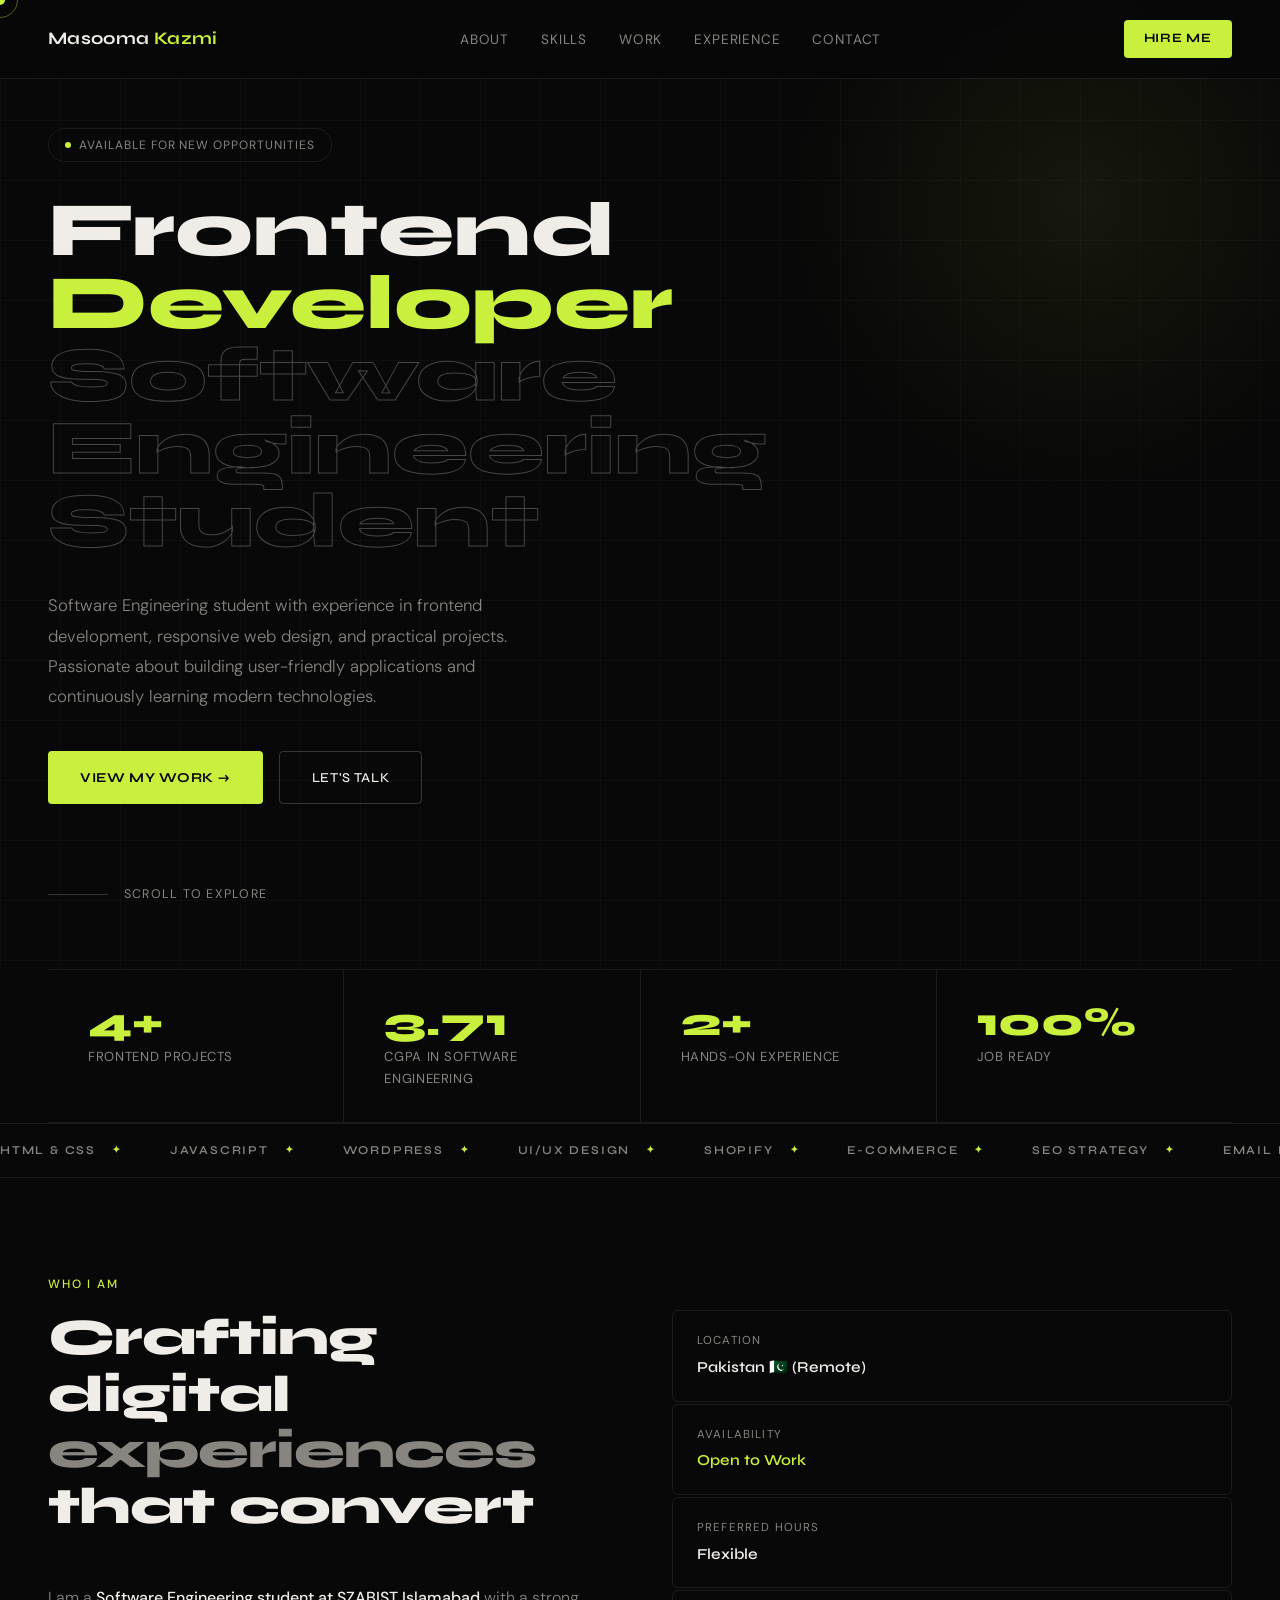
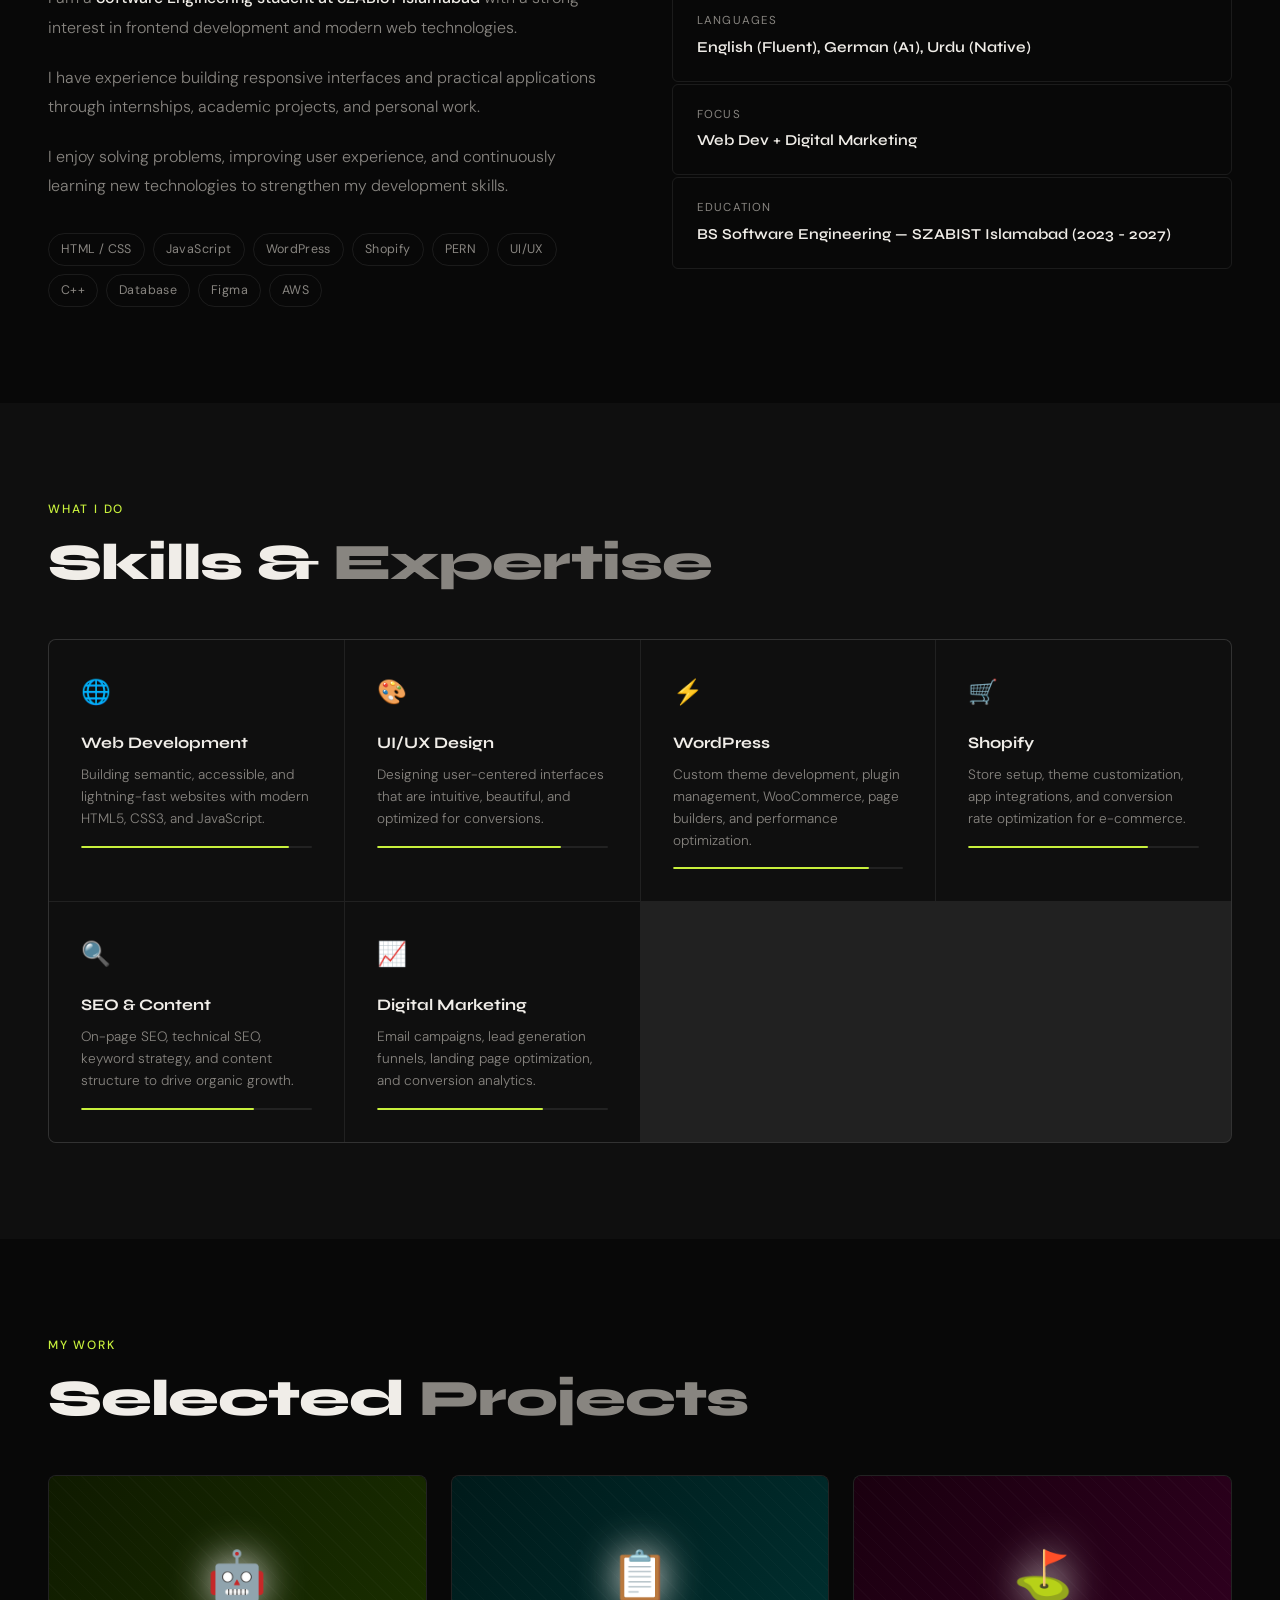
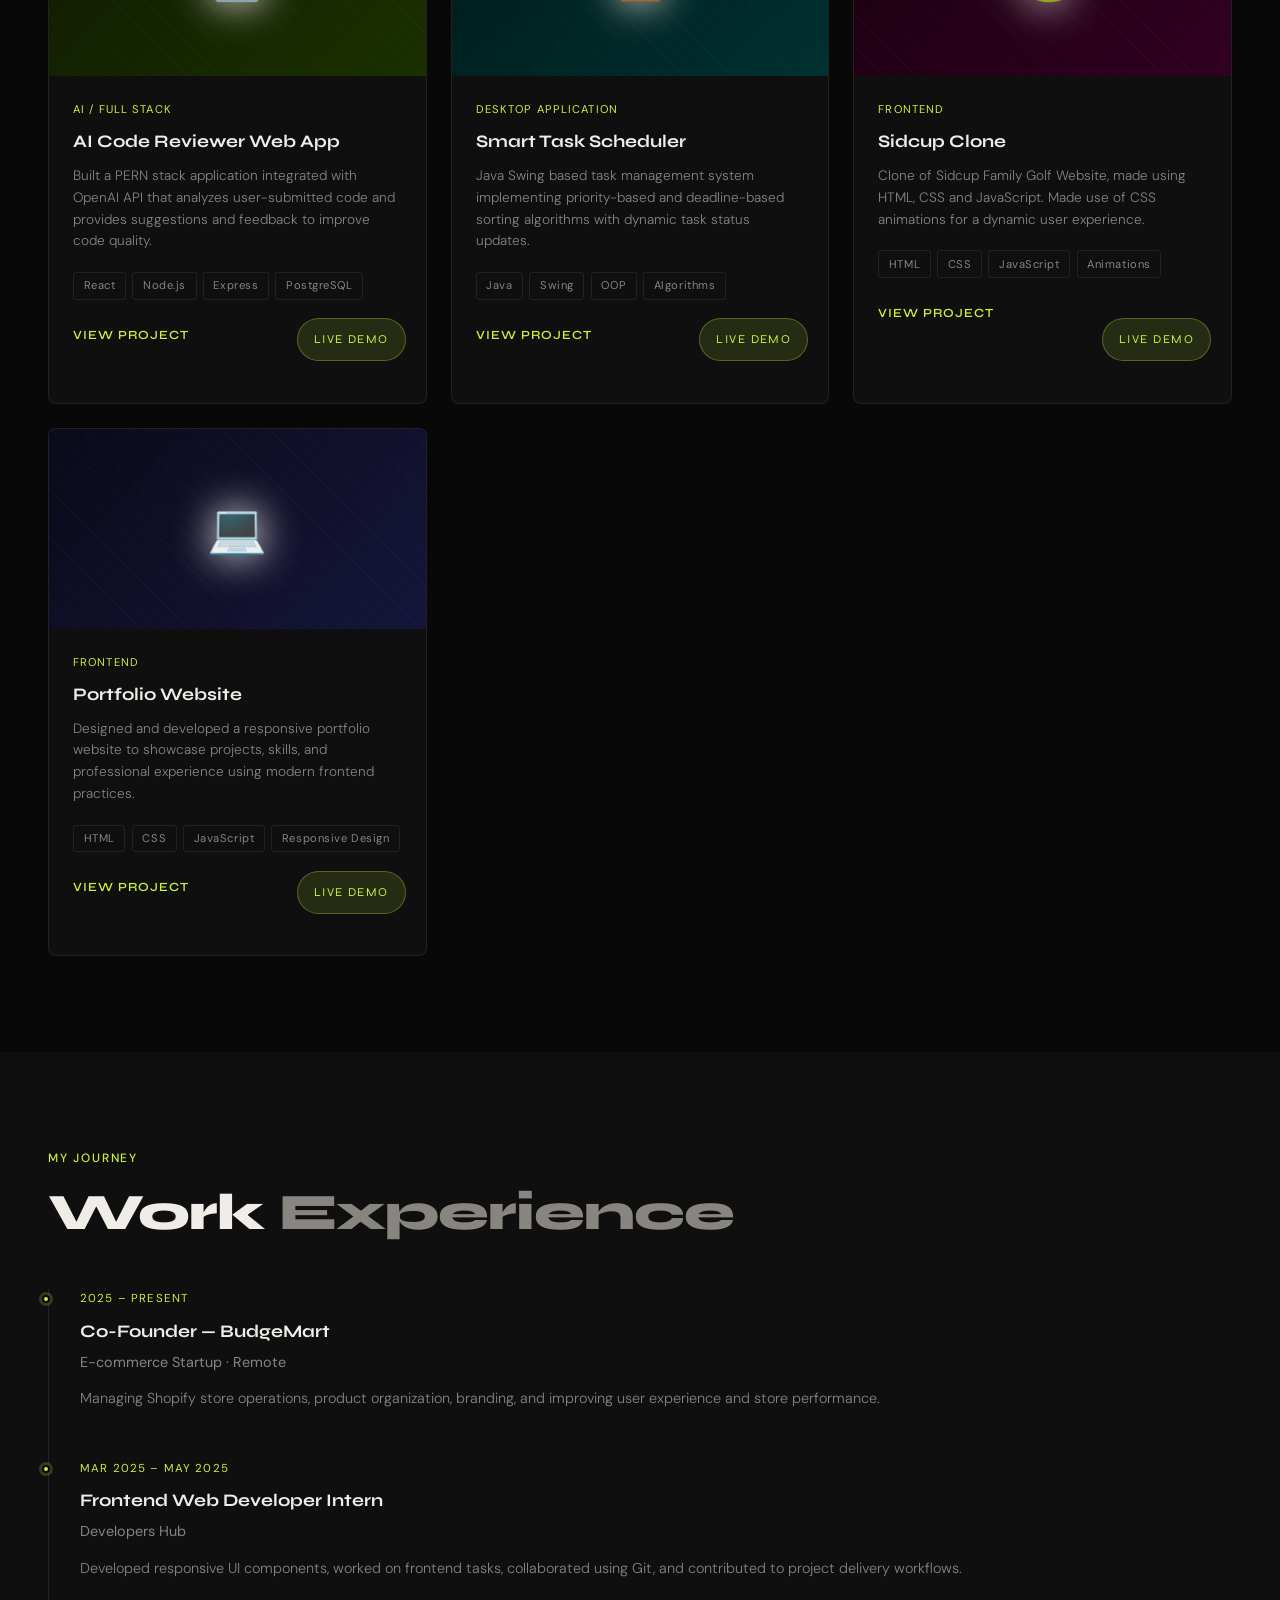
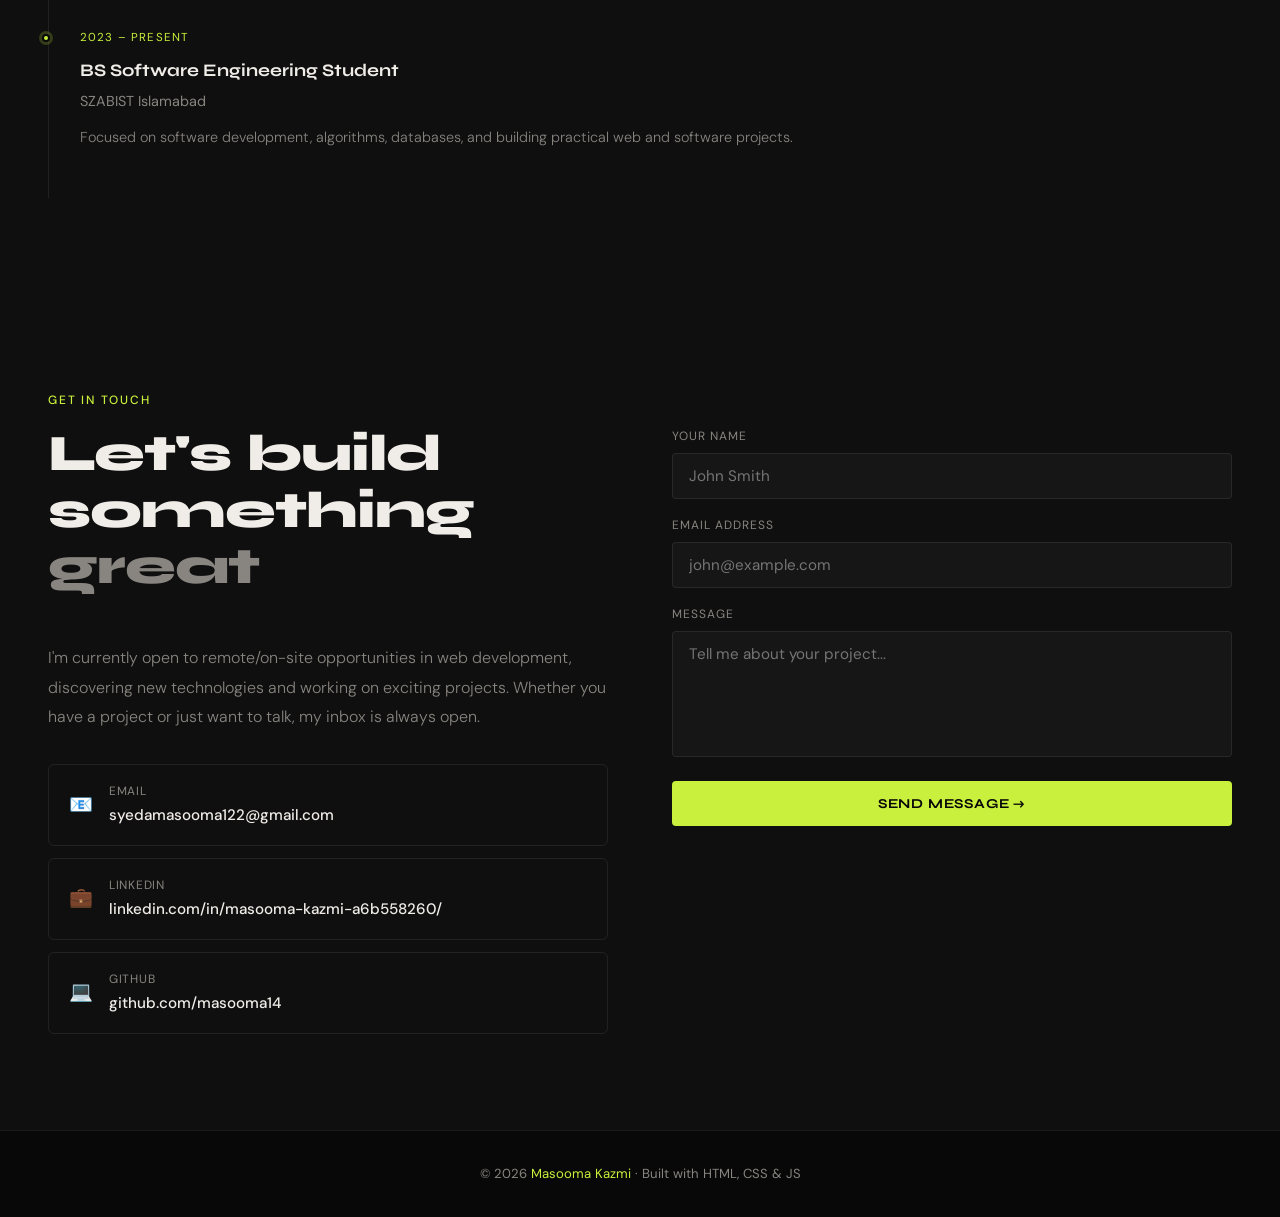
==== index.html @ 7684f6b8 "Add GitHub Pages homepage index.html and remove duplicate file" ====
<!DOCTYPE html>

<html lang="en">
<head>
<meta charset="utf-8"/>
<meta content="width=device-width, initial-scale=1.0" name="viewport"/>
<title>Portfolio — Masooma Kazmi</title>
<link href="https://fonts.googleapis.com/css2?family=Syne:wght@400;500;600;700;800&amp;family=DM+Sans:ital,wght@0,300;0,400;0,500;1,300&amp;display=swap" rel="stylesheet"/>
<link rel="stylesheet" href="style.css"/>
</head>
<body>
<!-- Custom cursor -->
<div class="cursor" id="cursor"></div>
<div class="cursor-ring" id="cursorRing"></div>
<!-- Nav -->
<nav>
<a class="nav-logo" href="#">Masooma<span> Kazmi</span></a>
<ul class="nav-links">
<li><a href="#about">About</a></li>
<li><a href="#skills">Skills</a></li>
<li><a href="#projects">Work</a></li>
<li><a href="#experience">Experience</a></li>
<li><a href="#contact">Contact</a></li>
</ul>
<a class="nav-cta" href="mailto:masooma@example.com">Hire Me</a>
<button aria-label="Open menu" class="hamburger" id="hamburger">
<span></span><span></span><span></span>
</button>
</nav>
<!-- Mobile Menu -->
<div class="mobile-menu" id="mobileMenu">
<button class="close-menu" id="closeMenu">✕</button>
<a class="mobile-link" href="#about">About</a>
<a class="mobile-link" href="#skills">Skills</a>
<a class="mobile-link" href="#projects">Work</a>
<a class="mobile-link" href="#experience">Experience</a>
<a class="mobile-link" href="#contact">Contact</a>
</div>
<!-- Hero -->
<section class="hero" id="home">
<div class="hero-grid"></div>
<div class="hero-glow"></div>
<div class="hero-tag">
<span></span>
    Available for new opportunities
  </div>
<h1>
    Frontend<br/>
<em>Developer</em>
<span class="outline">Software Engineering Student</span>
</h1>
<p class="hero-sub">
    Software Engineering student with experience in frontend development, responsive web design, and practical projects. Passionate about building user-friendly applications and continuously learning modern technologies.
  </p>
<div class="hero-actions">
<a class="btn-primary" href="#projects">View My Work →</a>
<a class="btn-outline" href="#contact">Let's Talk</a>
</div>
<div class="hero-scroll">
<div class="scroll-line"></div>
    Scroll to explore
  </div>
</section>
<!-- Stats -->
<div class="stats">
<div class="stat fade-up">
<div class="stat-num">4+</div>
<div class="stat-label">Frontend Projects</div>
</div>
<div class="stat fade-up">
<div class="stat-num">3.71</div>
<div class="stat-label">CGPA in Software Engineering</div>
</div>
<div class="stat fade-up">
<div class="stat-num">2+</div>
<div class="stat-label">Hands-on Experience</div>
</div>
<div class="stat fade-up">
<div class="stat-num">100%</div>
<div class="stat-label">Job Ready</div>
</div>
</div>
<!-- Marquee -->
<div class="marquee-wrap">
<div class="marquee-track">
<div class="marquee-item">HTML &amp; CSS</div>
<div class="marquee-item">JavaScript</div>
<div class="marquee-item">WordPress</div>
<div class="marquee-item">UI/UX Design</div>
<div class="marquee-item">Shopify</div>
<div class="marquee-item">E-commerce</div>
<div class="marquee-item">SEO Strategy</div>
<div class="marquee-item">Email Marketing</div>
<div class="marquee-item">Lead Generation</div>
<div class="marquee-item">Responsive Design</div>
<div class="marquee-item">HTML &amp; CSS</div>
<div class="marquee-item">JavaScript</div>
<div class="marquee-item">WordPress</div>
<div class="marquee-item">Shopify</div>
<div class="marquee-item">E-commerce</div>
<div class="marquee-item">UI/UX Design</div>
<div class="marquee-item">SEO Strategy</div>
<div class="marquee-item">Email Marketing</div>
<div class="marquee-item">Lead Generation</div>
<div class="marquee-item">Responsive Design</div>
</div>
</div>
<!-- About -->
<section id="about">
<div class="section-label">Who I Am</div>
<div class="about-grid">
<div class="about-text fade-up">
<div class="section-title">Crafting digital <span class="dim">experiences</span> that convert</div>
<p>I am a <strong>Software Engineering student at SZABIST Islamabad</strong> with a strong interest in frontend development and modern web technologies.</p><p>I have experience building responsive interfaces and practical applications through internships, academic projects, and personal work.</p><p>I enjoy solving problems, improving user experience, and continuously learning new technologies to strengthen my development skills.</p>
<div class="about-tags">
<span class="tag">HTML / CSS</span>
<span class="tag">JavaScript</span>
<span class="tag">WordPress</span>
<span class="tag">Shopify</span>
<span class="tag">PERN</span>
<span class="tag">UI/UX</span>
<span class="tag">C++</span>
<span class="tag">Database</span>
<span class="tag">Figma</span>
<span class="tag">AWS</span>
</div>
</div>
<div class="about-sidebar fade-up">
<div class="about-item">
<div class="about-item-label">Location</div>
<div class="about-item-val">Pakistan 🇵🇰 (Remote)</div>
</div>
<div class="about-item">
<div class="about-item-label">Availability</div>
<div class="about-item-val" style="color:var(--accent);">Open to Work</div>
</div>
<div class="about-item">
<div class="about-item-label">Preferred Hours</div>
<div class="about-item-val">Flexible</div>
</div>
<div class="about-item">
<div class="about-item-label">Languages</div>
<div class="about-item-val">English (Fluent), German (A1), Urdu (Native)</div>
</div>
<div class="about-item">
<div class="about-item-label">Focus</div>
<div class="about-item-val">Web Dev + Digital Marketing</div>
</div>
<div class="about-item">
<div class="about-item-label">Education</div>
<div class="about-item-val">BS Software Engineering — SZABIST Islamabad (2023 - 2027)</div>
</div>
</div>
</div>
</section>
<!-- Skills -->
<section class="skills-bg" id="skills">
<div class="section-label">What I Do</div>
<div class="section-title fade-up">Skills &amp; <span class="dim">Expertise</span></div>
<div class="skills-grid">
<div class="skill-card fade-up">
<div class="skill-icon">🌐</div>
<div class="skill-name">Web Development</div>
<div class="skill-desc">Building semantic, accessible, and lightning-fast websites with modern HTML5, CSS3, and JavaScript.</div>
<div class="skill-bar"><div class="skill-fill" data-width="90"></div></div>
</div>
<div class="skill-card fade-up">
<div class="skill-icon">🎨</div>
<div class="skill-name">UI/UX Design</div>
<div class="skill-desc">Designing user-centered interfaces that are intuitive, beautiful, and optimized for conversions.</div>
<div class="skill-bar"><div class="skill-fill" data-width="80"></div></div>
</div>
<div class="skill-card fade-up">
<div class="skill-icon">⚡</div>
<div class="skill-name">WordPress</div>
<div class="skill-desc">Custom theme development, plugin management, WooCommerce, page builders, and performance optimization.</div>
<div class="skill-bar"><div class="skill-fill" data-width="85"></div></div>
</div>
<div class="skill-card fade-up">
<div class="skill-icon">🛒</div>
<div class="skill-name">Shopify</div>
<div class="skill-desc">Store setup, theme customization, app integrations, and conversion rate optimization for e-commerce.</div>
<div class="skill-bar"><div class="skill-fill" data-width="78"></div></div>
</div>
<div class="skill-card fade-up">
<div class="skill-icon">🔍</div>
<div class="skill-name">SEO &amp; Content</div>
<div class="skill-desc">On-page SEO, technical SEO, keyword strategy, and content structure to drive organic growth.</div>
<div class="skill-bar"><div class="skill-fill" data-width="75"></div></div>
</div>
<div class="skill-card fade-up">
<div class="skill-icon">📈</div>
<div class="skill-name">Digital Marketing</div>
<div class="skill-desc">Email campaigns, lead generation funnels, landing page optimization, and conversion analytics.</div>
<div class="skill-bar"><div class="skill-fill" data-width="72"></div></div>
</div>
</div>
</section>
<!-- Projects -->
<section id="projects">
<div class="section-label">My Work</div>
<div class="section-title fade-up">Selected <span class="dim">Projects</span></div>
<div class="projects-grid">
<div class="project-card fade-up">
<div class="project-thumb project-thumb-1">
<div class="project-thumb-pattern"></div>
<div class="project-thumb-icon">🤖</div>
</div>
<div class="project-body">
<div class="project-cat">AI / Full Stack</div>
<div class="project-name">AI Code Reviewer Web App</div>
<div class="project-desc">Built a PERN stack application integrated with OpenAI API that analyzes user-submitted code and provides suggestions and feedback to improve code quality.</div>
<div class="project-techs">
<span class="tech-pill">React</span>
<span class="tech-pill">Node.js</span>
<span class="tech-pill">Express</span>
<span class="tech-pill">PostgreSQL</span>
</div>
<a class="project-link" href="https://github.com/masooma14/code-reviewer.git" target="_blank">View Project</a>
<a class="project-live-demo" href="https://code-reviewer-delta-ten.vercel.app/" target="_blank">Live Demo</a>

</div>
</div>
<div class="project-card fade-up">
<div class="project-thumb project-thumb-2">
<div class="project-thumb-pattern"></div>
<div class="project-thumb-icon">📋</div>
</div>
<div class="project-body">
<div class="project-cat">Desktop Application</div>
<div class="project-name">Smart Task Scheduler</div>
<div class="project-desc">Java Swing based task management system implementing priority-based and deadline-based sorting algorithms with dynamic task status updates.</div>
<div class="project-techs">
<span class="tech-pill">Java</span>
<span class="tech-pill">Swing</span>
<span class="tech-pill">OOP</span>
<span class="tech-pill">Algorithms</span>
</div>
<a class="project-link" href="https://github.com/masooma14/Smart-Task-Manager.git" target="_blank">View Project</a>
<a class="project-live-demo" href="https://github.com/masooma14/Smart-Task-Manager.git" target="_blank">Live Demo</a>
</div>
</div>
<div class="project-card fade-up">
<div class="project-thumb project-thumb-3">
<div class="project-thumb-pattern"></div>
<div class="project-thumb-icon">⛳</div>
</div>
<div class="project-body">
<div class="project-cat">FrontEnd</div>
<div class="project-name">Sidcup Clone</div>
<div class="project-desc">Clone of Sidcup Family Golf Website, made using HTML, CSS and JavaScript. Made use of CSS animations for a dynamic user experience.</div>
<div class="project-techs">
<span class="tech-pill">HTML</span>
<span class="tech-pill">CSS</span>
<span class="tech-pill">JavaScript</span>
<span class="tech-pill">Animations</span>

</div>
<a class="project-link" href="https://github.com/masooma14/Sidcup-website.git" target="_blank">View Project</a>
<a class="project-live-demo" href="https://masooma14.github.io/Sidcup-website/" target="_blank">Live Demo</a>
</div>
</div>
<div class="project-card fade-up">
<div class="project-thumb project-thumb-4">
<div class="project-thumb-pattern"></div>
<div class="project-thumb-icon">💻</div>
</div>
<div class="project-body">
<div class="project-cat">Frontend</div>
<div class="project-name">Portfolio Website</div>
<div class="project-desc">Designed and developed a responsive portfolio website to showcase projects, skills, and professional experience using modern frontend practices.</div>
<div class="project-techs">
<span class="tech-pill">HTML</span>
<span class="tech-pill">CSS</span>
<span class="tech-pill">JavaScript</span>
<span class="tech-pill">Responsive Design</span>
</div>
<a class="project-link" href="https://github.com/masooma14/Portfolio-Website-New.git" target="_blank">View Project</a>
<a class="project-live-demo" href="#">Live Demo</a>
</div>
</div>
</div>
</section>
<!-- Experience -->
<section class="skills-bg" id="experience">
<div class="section-label">My Journey</div>
<div class="section-title fade-up">Work <span class="dim">Experience</span></div>
<div class="timeline fade-up">
<div class="timeline-item">
<div class="timeline-year">2025 – Present</div>
<div class="timeline-role">Co-Founder — BudgeMart</div>
<div class="timeline-company">E-commerce Startup · Remote</div>
<div class="timeline-desc">Managing Shopify store operations, product organization, branding, and improving user experience and store performance.</div>
</div>
<div class="timeline-item">
<div class="timeline-year">Mar 2025 – May 2025</div>
<div class="timeline-role">Frontend Web Developer Intern</div>
<div class="timeline-company">Developers Hub</div>
<div class="timeline-desc">Developed responsive UI components, worked on frontend tasks, collaborated using Git, and contributed to project delivery workflows.</div>
</div>
<div class="timeline-item">
<div class="timeline-year">2023 – Present</div>
<div class="timeline-role">BS Software Engineering Student</div>
<div class="timeline-company">SZABIST Islamabad</div>
<div class="timeline-desc">Focused on software development, algorithms, databases, and building practical web and software projects.</div>
</div>
</div>
</section>
<!-- Contact -->
<section class="contact-bg" id="contact">
<div class="section-label">Get In Touch</div>
<div class="contact-grid">
<div class="contact-text fade-up">
<div class="section-title">Let's build something <span class="dim">great</span></div>
<p>I'm currently open to remote/on-site opportunities in web development, discovering new technologies and working on exciting projects. Whether you have a project or just want to talk, my inbox is always open.</p>
<div class="contact-links">
<a class="contact-link" href="mailto:masooma@example.com">
<span class="contact-link-icon">📧</span>
<div>
<div class="contact-link-label">Email</div>
<div class="contact-link-val">syedamasooma122@gmail.com</div>
</div>
</a>
<a class="contact-link" href="https://www.linkedin.com/in/masooma-kazmi-a6b558260/" target="_blank">
<span class="contact-link-icon">💼</span>
<div>
<div class="contact-link-label">LinkedIn</div>
<div class="contact-link-val">linkedin.com/in/masooma-kazmi-a6b558260/</div>
</div>
</a>
<a class="contact-link" href="https://github.com/masooma14" target="_blank">
<span class="contact-link-icon">💻</span>
<div>
<div class="contact-link-label">GitHub</div>
<div class="contact-link-val">github.com/masooma14</div>
</div>
</a>
</div>
</div>
<div class="fade-up">
<div class="contact-form">
<div class="form-group">
<label>Your Name</label>
<input placeholder="John Smith" type="text"/>
</div>
<div class="form-group">
<label>Email Address</label>
<input placeholder="john@example.com" type="email"/>
</div>
<div class="form-group">
<label>Message</label>
<textarea placeholder="Tell me about your project..." rows="5"></textarea>
</div>
<button class="form-submit" onclick="handleSubmit(this)">Send Message →</button>
</div>
</div>
</div>
</section>
<!-- Footer -->
<footer>
<p>© 2026 <span class="footer-accent">Masooma Kazmi</span> · Built with HTML, CSS &amp; JS</p>
</footer>
<script src="script.js"></script>
</body>
</html>
---- style.css ----
*, *::before, *::after { margin: 0; padding: 0; box-sizing: border-box; }

  :root {
    --bg: #080808;
    --bg2: #0f0f0f;
    --bg3: #161616;
    --border: rgba(255,255,255,0.08);
    --border-hover: rgba(255,255,255,0.18);
    --text: #f0ede8;
    --muted: #888580;
    --accent: #c8f03c;
    --accent2: #3cffc8;
    --accent3: #f03c8c;
    --font-head: 'Syne', sans-serif;
    --font-body: 'DM Sans', sans-serif;
  }

  html { scroll-behavior: smooth; }

  body {
    background: var(--bg);
    color: var(--text);
    font-family: var(--font-body);
    font-size: 16px;
    line-height: 1.7;
    overflow-x: hidden;
    cursor: none;
  }

  /* Custom cursor */
  .cursor {
    width: 10px; height: 10px;
    background: var(--accent);
    border-radius: 50%;
    position: fixed;
    top: 0; left: 0;
    pointer-events: none;
    z-index: 9999;
    transition: transform 0.1s ease;
  }
  .cursor-ring {
    width: 36px; height: 36px;
    border: 1px solid rgba(200,240,60,0.4);
    border-radius: 50%;
    position: fixed;
    top: 0; left: 0;
    pointer-events: none;
    z-index: 9998;
    transition: transform 0.12s ease, width 0.2s, height 0.2s, border-color 0.2s;
  }

  /* Nav */
  nav {
    position: fixed; top: 0; left: 0; right: 0;
    z-index: 100;
    display: flex; align-items: center; justify-content: space-between;
    padding: 1.25rem 3rem;
    border-bottom: 1px solid var(--border);
    background: rgba(8,8,8,0.85);
    backdrop-filter: blur(16px);
  }
  .nav-logo {
    font-family: var(--font-head);
    font-size: 1.1rem;
    font-weight: 700;
    letter-spacing: 0.02em;
    color: var(--text);
    text-decoration: none;
  }
  .nav-logo span { color: var(--accent); }
  .nav-links { display: flex; gap: 2rem; list-style: none; }
  .nav-links a {
    color: var(--muted);
    text-decoration: none;
    font-size: 0.85rem;
    font-weight: 400;
    letter-spacing: 0.06em;
    text-transform: uppercase;
    transition: color 0.2s;
  }
  .nav-links a:hover { color: var(--text); }
  .nav-cta {
    background: var(--accent);
    color: #080808;
    font-family: var(--font-head);
    font-weight: 700;
    font-size: 0.8rem;
    letter-spacing: 0.06em;
    text-transform: uppercase;
    padding: 0.5rem 1.25rem;
    border-radius: 4px;
    text-decoration: none;
    transition: opacity 0.2s, transform 0.2s;
  }
  .nav-cta:hover { opacity: 0.85; transform: translateY(-1px); }

  /* Hamburger */
  .hamburger {
    display: none;
    flex-direction: column;
    gap: 5px;
    background: none;
    border: none;
    cursor: none;
    padding: 4px;
  }
  .hamburger span {
    display: block; width: 24px; height: 1.5px;
    background: var(--text);
    transition: all 0.3s;
  }
  .mobile-menu {
    display: none;
    position: fixed;
    top: 0; left: 0; right: 0; bottom: 0;
    background: var(--bg);
    z-index: 99;
    flex-direction: column;
    align-items: center;
    justify-content: center;
    gap: 2rem;
  }
  .mobile-menu.open { display: flex; }
  .mobile-menu a {
    font-family: var(--font-head);
    font-size: 2rem;
    font-weight: 700;
    color: var(--text);
    text-decoration: none;
  }
  .mobile-menu a:hover { color: var(--accent); }
  .close-menu {
    position: absolute; top: 1.5rem; right: 2rem;
    background: none; border: none;
    color: var(--text); font-size: 2rem; cursor: none;
  }

  /* Hero */
  .hero {
    min-height: 100vh;
    display: flex; flex-direction: column;
    justify-content: center;
    padding: 8rem 3rem 4rem;
    position: relative;
    overflow: hidden;
  }
  .hero-grid {
    position: absolute; inset: 0;
    background-image:
      linear-gradient(rgba(255,255,255,0.025) 1px, transparent 1px),
      linear-gradient(90deg, rgba(255,255,255,0.025) 1px, transparent 1px);
    background-size: 60px 60px;
  }
  .hero-glow {
    position: absolute;
    width: 600px; height: 600px;
    background: radial-gradient(circle, rgba(200,240,60,0.07) 0%, transparent 70%);
    top: -100px; right: -100px;
    pointer-events: none;
  }
  .hero-tag {
    display: inline-flex; align-items: center; gap: 8px;
    border: 1px solid var(--border);
    border-radius: 100px;
    padding: 0.35rem 1rem;
    font-size: 0.75rem;
    letter-spacing: 0.08em;
    text-transform: uppercase;
    color: var(--muted);
    margin-bottom: 2rem;
    width: fit-content;
  }
  .hero-tag span {
    width: 6px; height: 6px;
    background: var(--accent);
    border-radius: 50%;
    display: inline-block;
    animation: blink 2s infinite;
  }
  @keyframes blink {
    0%, 100% { opacity: 1; }
    50% { opacity: 0.3; }
  }
  .hero h1 {
    font-family: var(--font-head);
    font-size: clamp(3rem, 6vw, 7rem);
    font-weight: 800;
    line-height: 0.95;
    letter-spacing: 0em;
    margin-bottom: 2rem;
    position: relative;
  }
  .hero h1 em {
    font-style: normal;
    color: var(--accent);
    display: block;
  }
  .hero h1 .outline {
    -webkit-text-stroke: 1px rgba(255,255,255,0.25);
    color: transparent;
  }
  .hero-sub {
    max-width: 520px;
    color: var(--muted);
    font-size: 1.05rem;
    font-weight: 300;
    margin-bottom: 2.5rem;
    line-height: 1.8;
  }
  .hero-actions { display: flex; gap: 1rem; flex-wrap: wrap; }
  .btn-primary {
    background: var(--accent);
    color: #080808;
    font-family: var(--font-head);
    font-weight: 700;
    font-size: 0.85rem;
    letter-spacing: 0.05em;
    text-transform: uppercase;
    padding: 0.85rem 2rem;
    border-radius: 4px;
    text-decoration: none;
    transition: transform 0.2s, opacity 0.2s;
    display: inline-flex; align-items: center; gap: 8px;
  }
  .btn-primary:hover { transform: translateY(-2px); opacity: 0.9; }
  .btn-outline {
    border: 1px solid var(--border-hover);
    color: var(--text);
    font-family: var(--font-head);
    font-weight: 500;
    font-size: 0.85rem;
    letter-spacing: 0.05em;
    text-transform: uppercase;
    padding: 0.85rem 2rem;
    border-radius: 4px;
    text-decoration: none;
    transition: border-color 0.2s, background 0.2s;
    display: inline-flex; align-items: center; gap: 8px;
  }
  .btn-outline:hover { background: rgba(255,255,255,0.04); border-color: var(--text); }
  .hero-scroll {
    margin-top: 5rem;
    display: flex; align-items: center; gap: 1rem;
    color: var(--muted); font-size: 0.78rem; letter-spacing: 0.1em; text-transform: uppercase;
  }
  .scroll-line {
    width: 60px; height: 1px;
    background: var(--border-hover);
    position: relative; overflow: hidden;
  }
  .scroll-line::after {
    content: '';
    position: absolute;
    top: 0; left: -100%;
    width: 100%; height: 100%;
    background: var(--accent);
    animation: slide 2s infinite;
  }
  @keyframes slide { to { left: 100%; } }

  /* Stats bar */
  .stats {
    display: flex; flex-wrap: wrap;
    border-top: 1px solid var(--border);
    border-bottom: 1px solid var(--border);
    margin: 0 3rem;
  }
  .stat {
    flex: 1; min-width: 140px;
    padding: 2rem 2.5rem;
    border-right: 1px solid var(--border);
  }
  .stat:last-child { border-right: none; }
  .stat-num {
    font-family: var(--font-head);
    font-size: 2.5rem;
    font-weight: 800;
    color: var(--accent);
    line-height: 1;
    margin-bottom: 0.25rem;
  }
  .stat-label { color: var(--muted); font-size: 0.82rem; letter-spacing: 0.05em; text-transform: uppercase; }

  /* Section base */
  section { padding: 6rem 3rem; }
  .section-label {
    font-size: 0.75rem; letter-spacing: 0.15em; text-transform: uppercase;
    color: var(--accent); margin-bottom: 1rem; font-weight: 500;
  }
  .section-title {
    font-family: var(--font-head);
    font-size: clamp(2rem, 4vw, 3.5rem);
    font-weight: 800;
    line-height: 1.1;
    letter-spacing: -0.02em;
    margin-bottom: 3rem;
  }
  .section-title .dim { color: var(--muted); }

  /* About */
  .about-grid {
    display: grid;
    grid-template-columns: 1fr 1fr;
    gap: 4rem;
    align-items: start;
  }
  .about-text p { color: var(--muted); margin-bottom: 1.25rem; line-height: 1.85; font-weight: 300; }
  .about-text p strong { color: var(--text); font-weight: 500; }
  .about-tags { display: flex; flex-wrap: wrap; gap: 0.5rem; margin-top: 2rem; }
  .tag {
    border: 1px solid var(--border);
    color: var(--muted);
    font-size: 0.78rem;
    padding: 0.3rem 0.75rem;
    border-radius: 100px;
    letter-spacing: 0.03em;
    transition: border-color 0.2s, color 0.2s;
  }
  .tag:hover { border-color: var(--accent); color: var(--accent); }
  .about-sidebar { display: flex; flex-direction: column; gap: 1px; }
  .about-item {
    padding: 1.25rem 1.5rem;
    border: 1px solid var(--border);
    border-radius: 6px;
    margin-bottom: 1px;
    transition: border-color 0.2s, background 0.2s;
  }
  .about-item:hover { border-color: var(--border-hover); background: var(--bg3); }
  .about-item-label { font-size: 0.72rem; letter-spacing: 0.1em; text-transform: uppercase; color: var(--muted); margin-bottom: 0.25rem; }
  .about-item-val { font-family: var(--font-head); font-weight: 600; font-size: 0.95rem; }

  /* Skills */
  .skills-bg { background: var(--bg2); }
  .skills-grid { display: grid; grid-template-columns: repeat(auto-fit, minmax(260px, 1fr)); gap: 1px; background: var(--border); border: 1px solid var(--border); border-radius: 8px; overflow: hidden; }
  .skill-card {
    background: var(--bg2);
    padding: 2rem;
    transition: background 0.2s;
    position: relative;
    overflow: hidden;
  }
  .skill-card::before {
    content: '';
    position: absolute;
    top: 0; left: 0; right: 0;
    height: 2px;
    background: var(--accent);
    transform: scaleX(0);
    transform-origin: left;
    transition: transform 0.3s;
  }
  .skill-card:hover::before { transform: scaleX(1); }
  .skill-card:hover { background: var(--bg3); }
  .skill-icon {
    font-size: 1.5rem;
    margin-bottom: 1rem;
  }
  .skill-name {
    font-family: var(--font-head);
    font-weight: 700;
    font-size: 1rem;
    margin-bottom: 0.5rem;
  }
  .skill-desc { color: var(--muted); font-size: 0.85rem; line-height: 1.6; font-weight: 300; }
  .skill-bar { margin-top: 1rem; height: 2px; background: var(--border); border-radius: 2px; overflow: hidden; }
  .skill-fill {
    height: 100%; background: var(--accent);
    border-radius: 2px;
    transition: width 1s ease;
    width: 0;
  }

  /* Projects */
  .projects-grid { display: grid; grid-template-columns: repeat(auto-fit, minmax(320px, 1fr)); gap: 1.5rem; }
  .project-card {
    border: 1px solid var(--border);
    border-radius: 8px;
    overflow: hidden;
    background: var(--bg2);
    transition: border-color 0.25s, transform 0.25s;
    position: relative;
  }
  .project-card:hover { border-color: var(--border-hover); transform: translateY(-4px); }
  .project-thumb {
    height: 200px;
    display: flex; align-items: center; justify-content: center;
    font-size: 3rem;
    position: relative;
    overflow: hidden;
  }
  .project-thumb-1 { background: linear-gradient(135deg, #0f1a00 0%, #1a3000 100%); }
  .project-thumb-2 { background: linear-gradient(135deg, #001a1a 0%, #003030 100%); }
  .project-thumb-3 { background: linear-gradient(135deg, #1a000f 0%, #300020 100%); }
  .project-thumb-4 { background: linear-gradient(135deg, #0a0a1a 0%, #15153a 100%); }
  .project-thumb-pattern {
    position: absolute; inset: 0;
    background-image: repeating-linear-gradient(45deg, transparent, transparent 10px, rgba(255,255,255,0.02) 10px, rgba(255,255,255,0.02) 11px);
  }
  .project-thumb-icon {
    position: relative; z-index: 1;
    font-size: 3rem;
    filter: drop-shadow(0 0 20px currentColor);
  }
  .project-body { padding: 1.5rem 1.5rem 3.5rem; }
  .project-cat {
    font-size: 0.7rem; letter-spacing: 0.1em; text-transform: uppercase;
    color: var(--accent); margin-bottom: 0.5rem;
  }
  .project-name {
    font-family: var(--font-head);
    font-weight: 700; font-size: 1.1rem; margin-bottom: 0.5rem;
  }
  .project-desc { color: var(--muted); font-size: 0.85rem; line-height: 1.6; font-weight: 300; margin-bottom: 1.25rem; }
  .project-techs { display: flex; flex-wrap: wrap; gap: 0.4rem; margin-bottom: 1.25rem; }
  .tech-pill {
    font-size: 0.7rem; letter-spacing: 0.05em;
    padding: 0.2rem 0.6rem;
    border: 1px solid var(--border);
    border-radius: 3px;
    color: var(--muted);
  }
  .project-link {
    font-family: var(--font-head);
    font-size: 0.78rem; font-weight: 600; letter-spacing: 0.08em; text-transform: uppercase;
    color: var(--accent); text-decoration: none;
    display: inline-flex; align-items: center; gap: 6px;
    transition: gap 0.2s;
  }
  .project-link:hover { gap: 10px; }
  .project-live-demo {
    position: absolute;
    bottom: 2.6rem;
    right: 1.25rem;
    background: rgba(200,240,60,0.12);
    color: var(--accent);
    border: 1px solid rgba(200,240,60,0.3);
    border-radius: 999px;
    padding: 0.65rem 1rem;
    font-family: var(--font-head);
    font-size: 0.75rem;
    letter-spacing: 0.12em;
    text-transform: uppercase;
    text-decoration: none;
    transition: transform 0.2s, background 0.2s;
  }
  .project-live-demo:hover {
    transform: translateY(-2px);
    background: rgba(200,240,60,0.18);
  }
  /* Experience */
  .timeline { position: relative; padding-left: 2rem; }
  .timeline::before {
    content: '';
    position: absolute;
    left: 0; top: 0; bottom: 0;
    width: 1px;
    background: var(--border);
  }
  .timeline-item { position: relative; padding-bottom: 3rem; }
  .timeline-item::before {
    content: '';
    position: absolute;
    left: -2.4rem; top: 6px;
    width: 8px; height: 8px;
    border-radius: 50%;
    background: var(--accent);
    border: 2px solid var(--bg);
    box-shadow: 0 0 0 3px rgba(200,240,60,0.2);
  }
  .timeline-year {
    font-size: 0.72rem; letter-spacing: 0.1em; text-transform: uppercase;
    color: var(--accent); margin-bottom: 0.5rem;
  }
  .timeline-role {
    font-family: var(--font-head);
    font-weight: 700; font-size: 1.1rem; margin-bottom: 0.2rem;
  }
  .timeline-company { color: var(--muted); font-size: 0.9rem; margin-bottom: 0.75rem; }
  .timeline-desc { color: var(--muted); font-size: 0.9rem; line-height: 1.7; font-weight: 300; }

  /* Contact */
  .contact-bg { background: var(--bg2); }
  .contact-grid { display: grid; grid-template-columns: 1fr 1fr; gap: 4rem; align-items: start; }
  .contact-text p { color: var(--muted); line-height: 1.85; font-weight: 300; margin-bottom: 2rem; }
  .contact-links { display: flex; flex-direction: column; gap: 0.75rem; }
  .contact-link {
    display: flex; align-items: center; gap: 1rem;
    padding: 1rem 1.25rem;
    border: 1px solid var(--border);
    border-radius: 6px;
    text-decoration: none;
    color: var(--text);
    transition: border-color 0.2s, background 0.2s;
  }
  .contact-link:hover { border-color: var(--accent); background: rgba(200,240,60,0.04); }
  .contact-link-icon { font-size: 1.2rem; }
  .contact-link-label { font-size: 0.75rem; color: var(--muted); text-transform: uppercase; letter-spacing: 0.06em; margin-bottom: 0.1rem; }
  .contact-link-val { font-weight: 500; font-size: 0.95rem; }
  .contact-form { display: flex; flex-direction: column; gap: 1rem; }
  .form-group { display: flex; flex-direction: column; gap: 0.4rem; }
  .form-group label { font-size: 0.75rem; letter-spacing: 0.08em; text-transform: uppercase; color: var(--muted); }
  .form-group input, .form-group textarea {
    background: var(--bg3);
    border: 1px solid var(--border);
    border-radius: 4px;
    color: var(--text);
    font-family: var(--font-body);
    font-size: 0.95rem;
    padding: 0.75rem 1rem;
    transition: border-color 0.2s;
    outline: none;
    resize: none;
  }
  .form-group input:focus, .form-group textarea:focus { border-color: var(--accent); }
  .form-submit {
    background: var(--accent);
    color: #080808;
    font-family: var(--font-head);
    font-weight: 700;
    font-size: 0.85rem;
    letter-spacing: 0.06em;
    text-transform: uppercase;
    padding: 0.9rem 2rem;
    border-radius: 4px;
    border: none;
    cursor: none;
    transition: opacity 0.2s, transform 0.2s;
    width: 100%;
    margin-top: 0.5rem;
  }
  .form-submit:hover { opacity: 0.9; transform: translateY(-1px); }

  /* Footer */
  footer {
    padding: 2rem 3rem;
    border-top: 1px solid var(--border);
    display: flex; align-items: center; justify-content: center;
    flex-wrap: wrap; gap: 1rem;
  }
  footer p { color: var(--muted); font-size: 0.82rem; }
  .footer-accent { color: var(--accent); }
  .social-links { display: flex; gap: 1rem; }
  .social-link {
    width: 36px; height: 36px;
    border: 1px solid var(--border);
    border-radius: 4px;
    display: flex; align-items: center; justify-content: center;
    color: var(--muted); text-decoration: none;
    font-size: 1rem;
    transition: border-color 0.2s, color 0.2s;
  }
  .social-link:hover { border-color: var(--accent); color: var(--accent); }

  /* Marquee */
  .marquee-wrap { overflow: hidden; border-top: 1px solid var(--border); border-bottom: 1px solid var(--border); padding: 1rem 0; }
  .marquee-track { display: flex; gap: 3rem; width: max-content; animation: marquee 20s linear infinite; }
  .marquee-track:hover { animation-play-state: paused; }
  @keyframes marquee { from { transform: translateX(0); } to { transform: translateX(-50%); } }
  .marquee-item {
    font-family: var(--font-head);
    font-size: 0.75rem; font-weight: 600; letter-spacing: 0.15em; text-transform: uppercase;
    color: var(--muted); white-space: nowrap;
    display: flex; align-items: center; gap: 1rem;
  }
  .marquee-item::after { content: '✦'; color: var(--accent); font-size: 0.6rem; }

  /* Animations */
  .fade-up {
    opacity: 0; transform: translateY(30px);
    transition: opacity 0.7s ease, transform 0.7s ease;
  }
  .fade-up.visible { opacity: 1; transform: translateY(0); }

  /* Responsive */
  @media (max-width: 900px) {
    nav { padding: 1rem 1.5rem; }
    .nav-links, .nav-cta { display: none; }
    .hamburger { display: flex; }
    .hero { padding: 7rem 1.5rem 3rem; }
    .stats { margin: 0 1.5rem; }
    .stat { padding: 1.25rem 1.5rem; }
    section { padding: 4rem 1.5rem; }
    .about-grid, .contact-grid { grid-template-columns: 1fr; gap: 2.5rem; }
    footer { padding: 1.5rem; }
  }
  @media (max-width: 480px) {
    .hero h1 { font-size: clamp(2.2rem, 12vw, 3.5rem); }
    .projects-grid { grid-template-columns: 1fr; }
    .skills-grid { grid-template-columns: 1fr; }
    .stat { min-width: 50%; }
    .hero-actions { flex-direction: column; }
    .btn-primary, .btn-outline { text-align: center; justify-content: center; }
  }
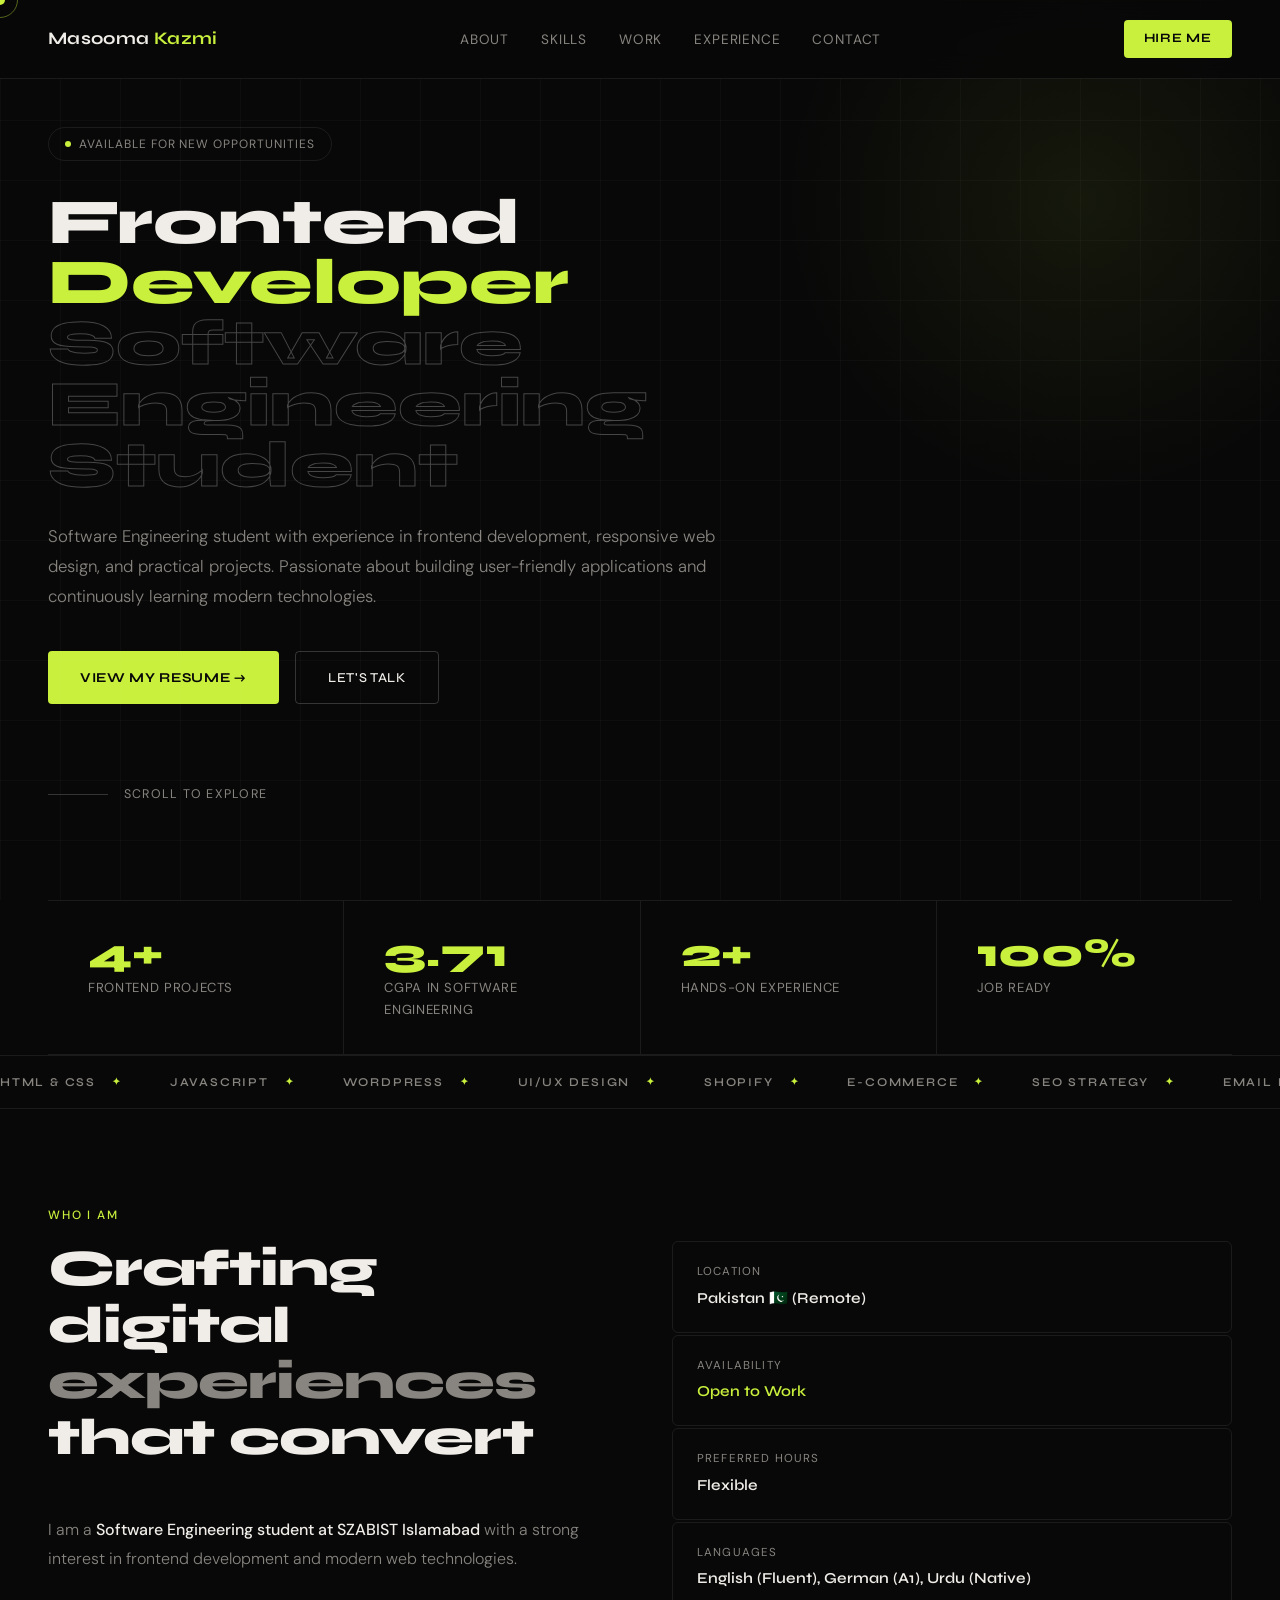
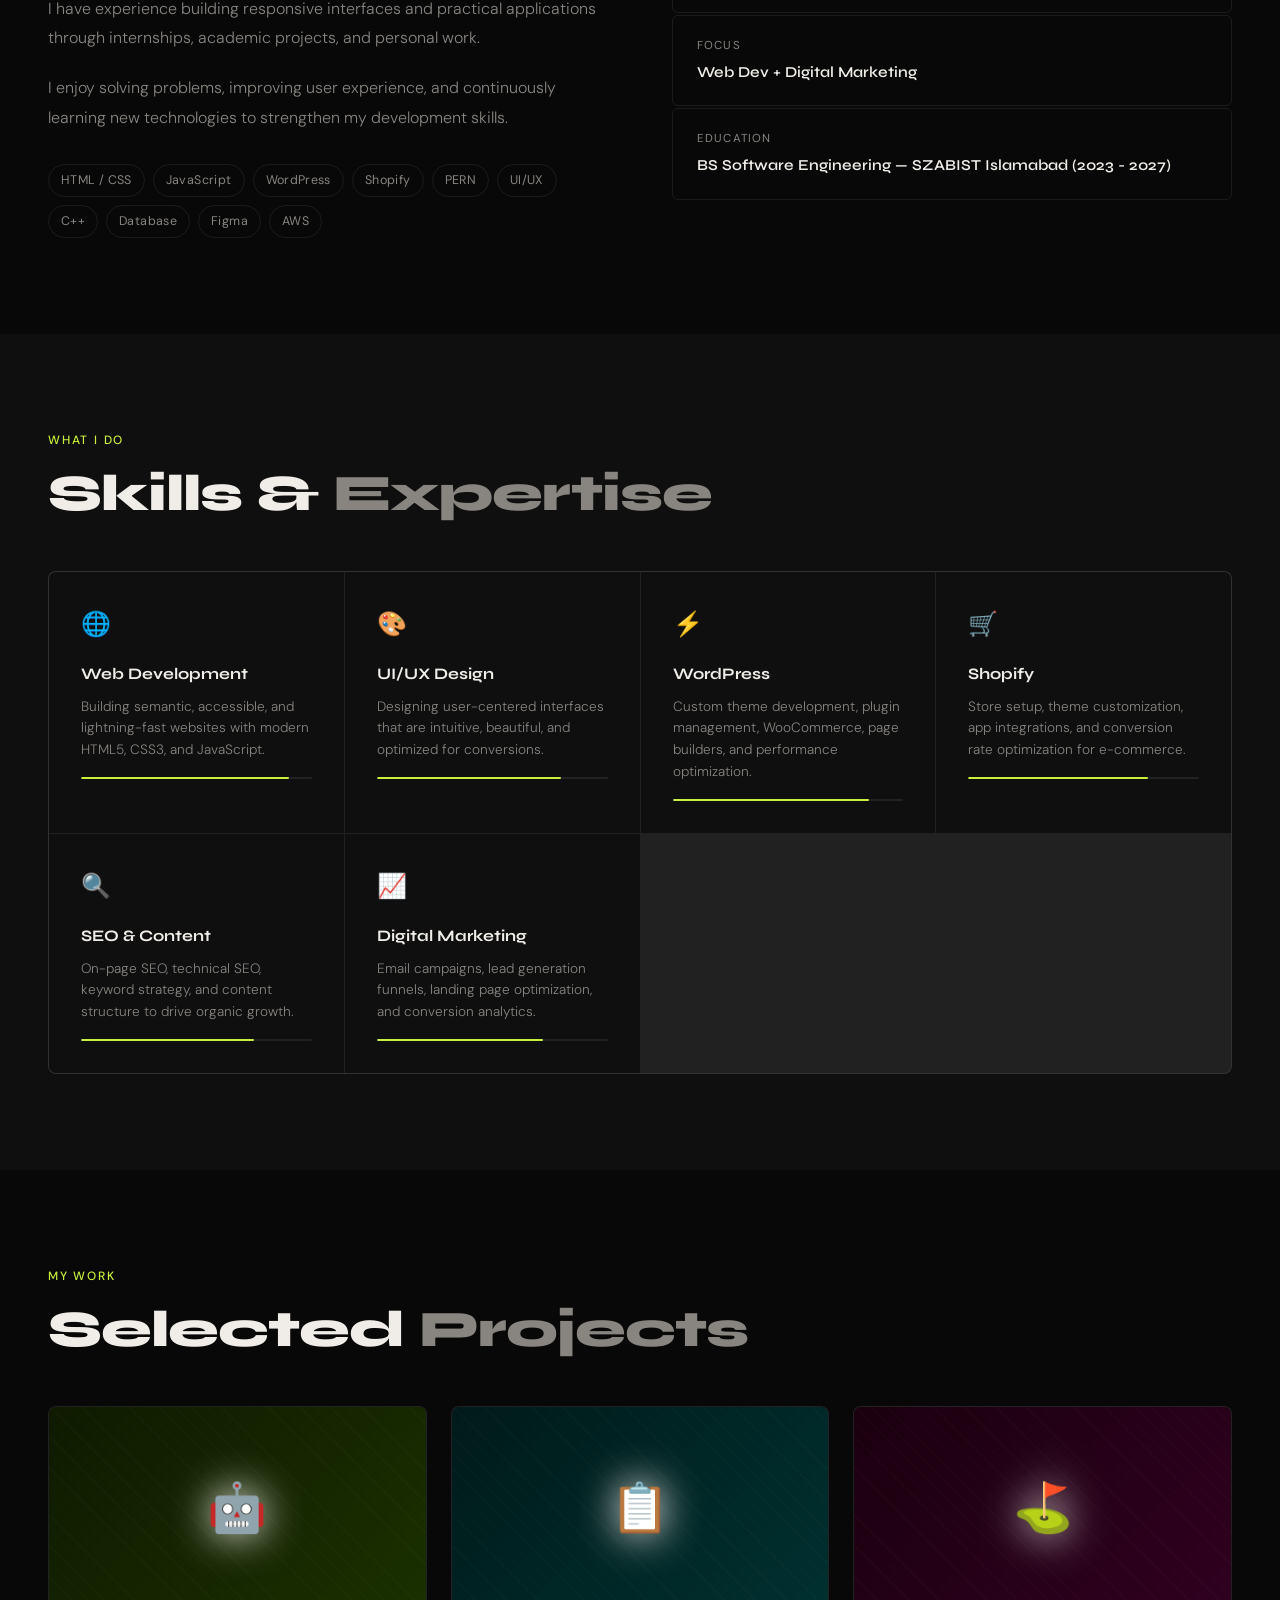
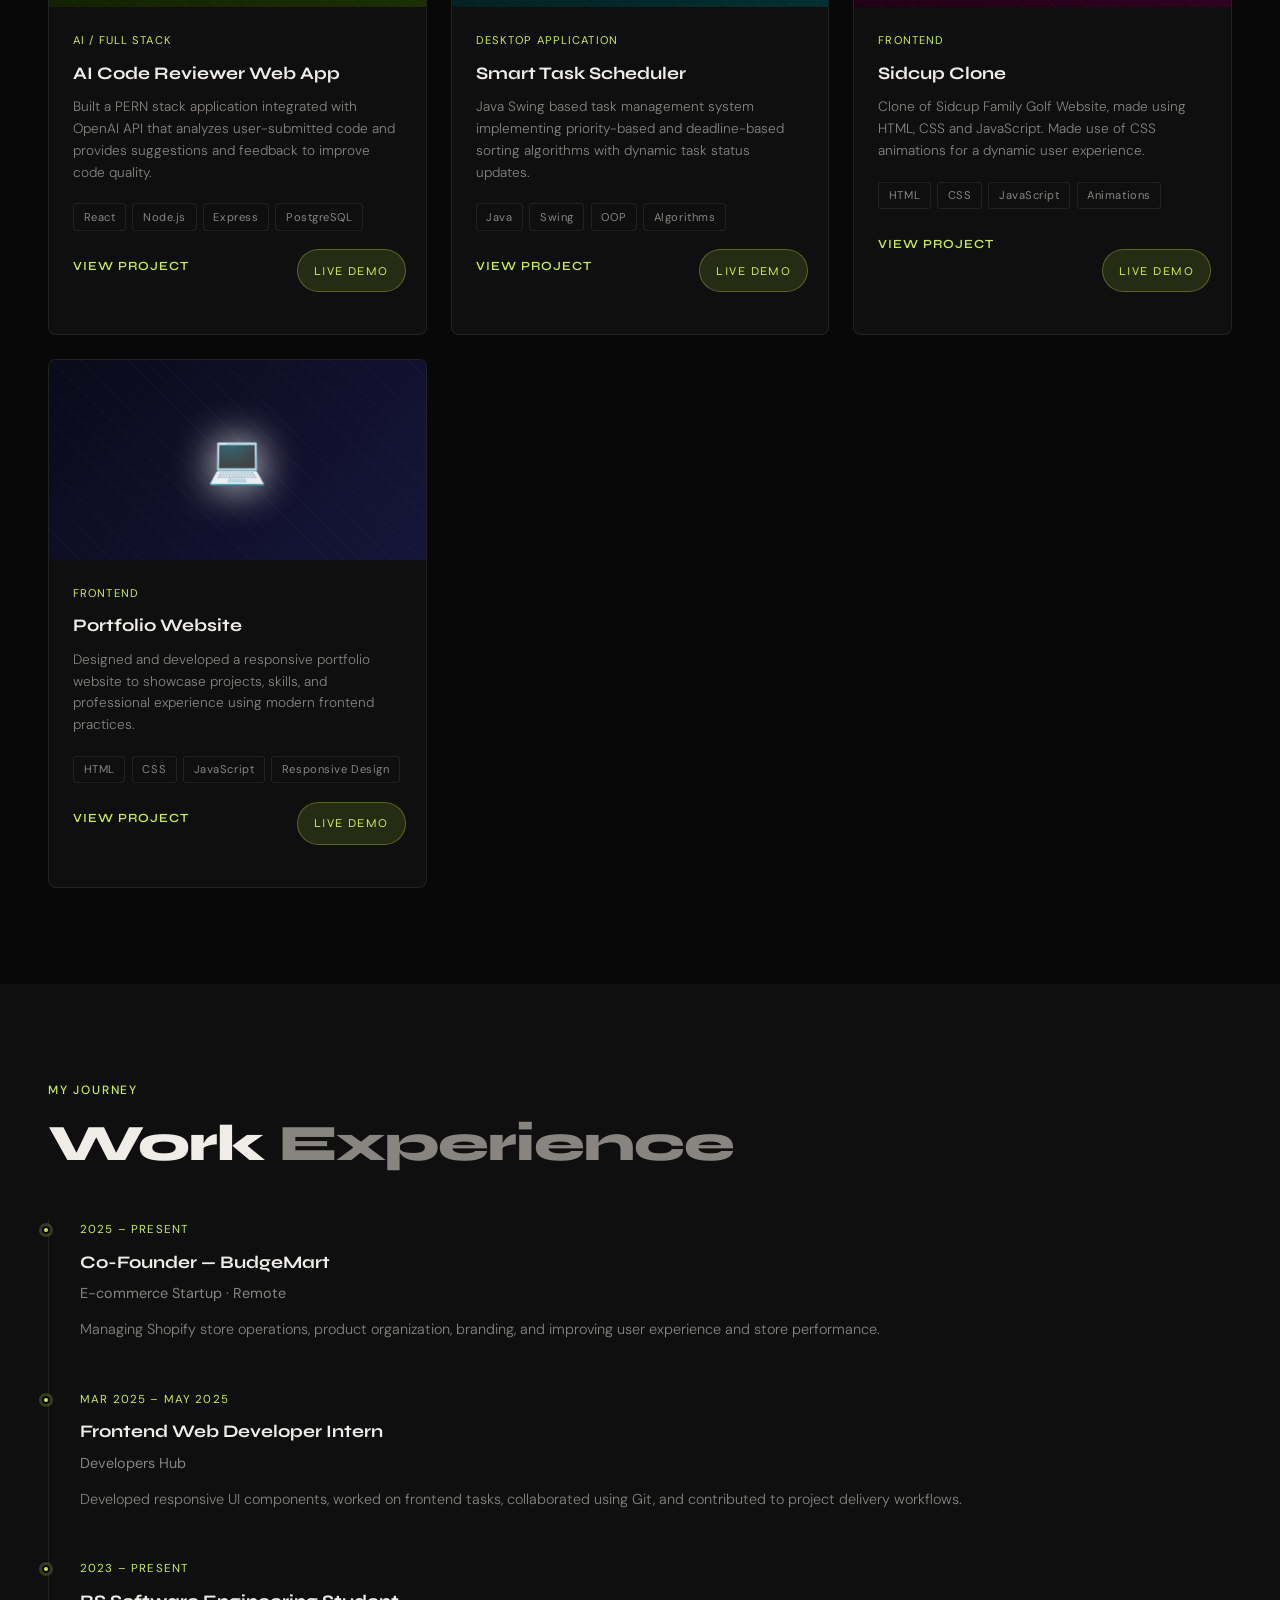
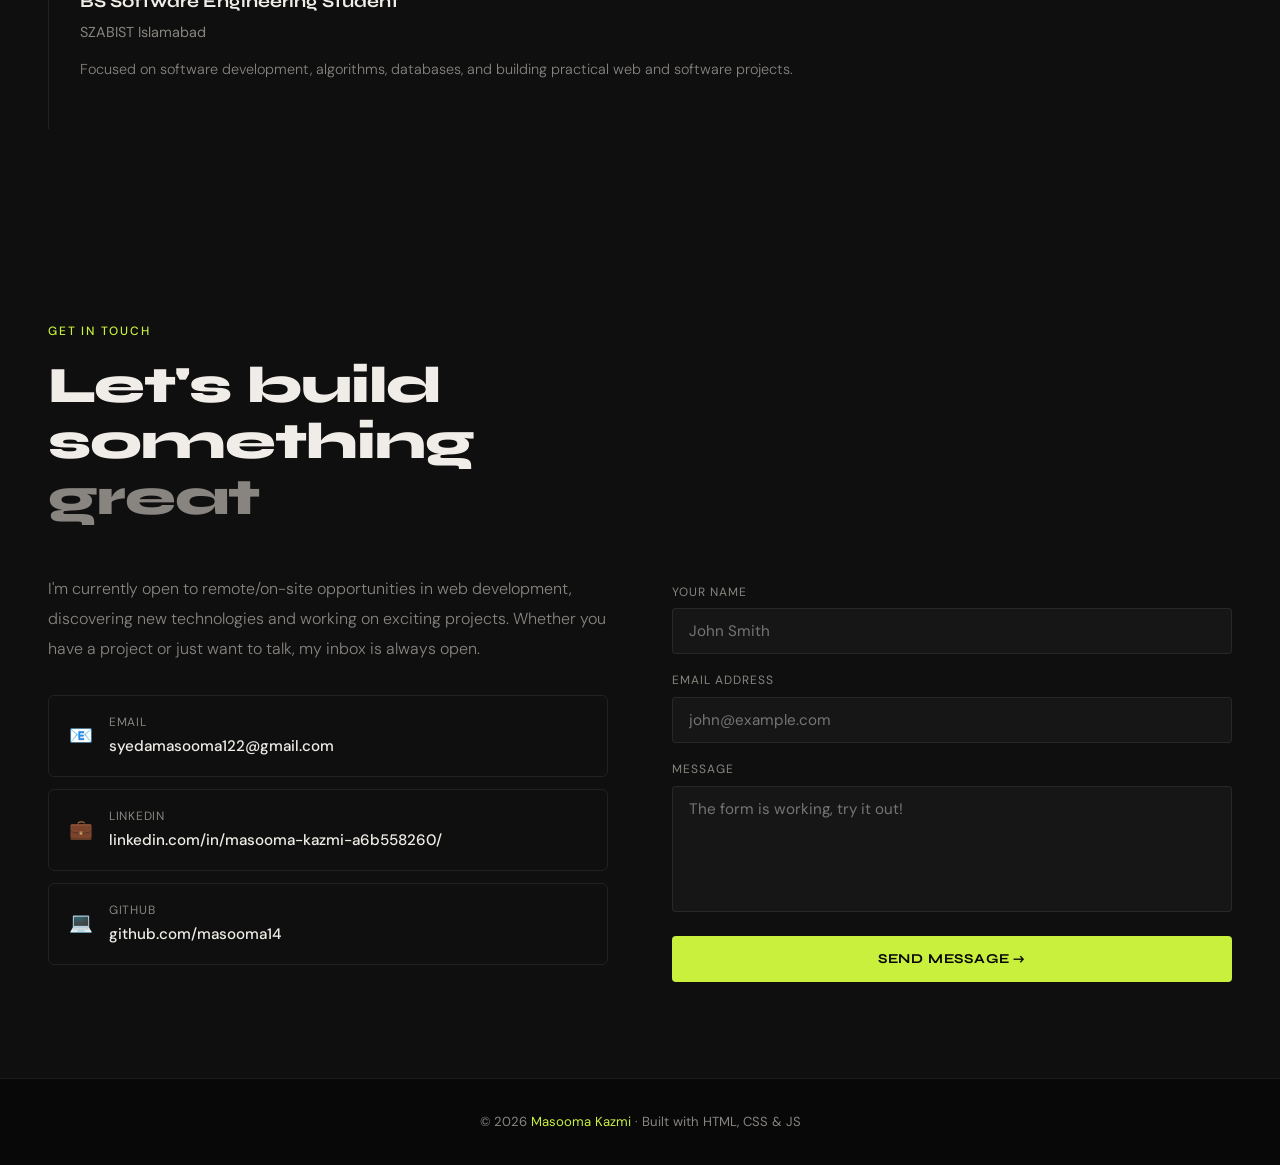
==== commit 2295dc03: "Add Formspree integration and fix button click issues" ====
--- a/index.html
+++ b/index.html
@@ -22,7 +22,8 @@
 <li><a href="#experience">Experience</a></li>
 <li><a href="#contact">Contact</a></li>
 </ul>
-<a class="nav-cta" href="mailto:masooma@example.com">Hire Me</a>
+<a class="nav-cta" href="https://mail.google.com/mail/?view=cm&fs=1&to=syedamasooma122@gmail.com" target="_blank">
+Hire Me</a>
 <button aria-label="Open menu" class="hamburger" id="hamburger">
 <span></span><span></span><span></span>
 </button>
@@ -53,7 +54,7 @@
     Software Engineering student with experience in frontend development, responsive web design, and practical projects. Passionate about building user-friendly applications and continuously learning modern technologies.
   </p>
 <div class="hero-actions">
-<a class="btn-primary" href="#projects">View My Work →</a>
+<a class="btn-primary" href="https://drive.google.com/file/d/1STGHfHLxqDuJ--aMWk59BJTOoLQ8I3Zp/view?usp=drive_link" target="_blank">View My Resume →</a>
 <a class="btn-outline" href="#contact">Let's Talk</a>
 </div>
 <div class="hero-scroll">
@@ -314,8 +315,7 @@
 <div class="section-title">Let's build something <span class="dim">great</span></div>
 <p>I'm currently open to remote/on-site opportunities in web development, discovering new technologies and working on exciting projects. Whether you have a project or just want to talk, my inbox is always open.</p>
 <div class="contact-links">
-<a class="contact-link" href="mailto:masooma@example.com">
-<span class="contact-link-icon">📧</span>
+<a class="contact-link" href="https://mail.google.com/mail/?view=cm&fs=1&to=syedamasooma122@gmail.com" target="_blank"><span class="contact-link-icon">📧</span>
 <div>
 <div class="contact-link-label">Email</div>
 <div class="contact-link-val">syedamasooma122@gmail.com</div>
@@ -338,21 +338,21 @@
 </div>
 </div>
 <div class="fade-up">
-<div class="contact-form">
+<form class="contact-form" action="https://formspree.io/f/xqeopblb" method="POST">
 <div class="form-group">
 <label>Your Name</label>
-<input placeholder="John Smith" type="text"/>
+<input name="name" placeholder="John Smith" type="text" required/>
 </div>
 <div class="form-group">
 <label>Email Address</label>
-<input placeholder="john@example.com" type="email"/>
+<input name="email" placeholder="john@example.com" type="email" required/>
 </div>
 <div class="form-group">
 <label>Message</label>
-<textarea placeholder="Tell me about your project..." rows="5"></textarea>
-</div>
-<button class="form-submit" onclick="handleSubmit(this)">Send Message →</button>
-</div>
+<textarea name="message" placeholder="The form is working, try it out!" rows="5" required></textarea>
+</div>
+<button class="form-submit" type="submit">Send Message →</button>
+</form>
 </div>
 </div>
 </section>
--- a/style.css
+++ b/style.css
@@ -140,7 +140,7 @@
     min-height: 100vh;
     display: flex; flex-direction: column;
     justify-content: center;
-    padding: 8rem 3rem 4rem;
+    padding: 6rem 3rem 4rem;
     position: relative;
     overflow: hidden;
   }
@@ -150,6 +150,7 @@
       linear-gradient(rgba(255,255,255,0.025) 1px, transparent 1px),
       linear-gradient(90deg, rgba(255,255,255,0.025) 1px, transparent 1px);
     background-size: 60px 60px;
+    pointer-events: none;
   }
   .hero-glow {
     position: absolute;
@@ -183,11 +184,12 @@
   }
   .hero h1 {
     font-family: var(--font-head);
-    font-size: clamp(3rem, 6vw, 7rem);
+    font-size: clamp(3rem, 5vw, 6rem);
+    max-width: 700px;
     font-weight: 800;
     line-height: 0.95;
     letter-spacing: 0em;
-    margin-bottom: 2rem;
+    margin-bottom: 1.5rem;
     position: relative;
   }
   .hero h1 em {
@@ -200,7 +202,7 @@
     color: transparent;
   }
   .hero-sub {
-    max-width: 520px;
+    max-width: 700px;
     color: var(--muted);
     font-size: 1.05rem;
     font-weight: 300;
@@ -496,7 +498,7 @@
   .contact-link-icon { font-size: 1.2rem; }
   .contact-link-label { font-size: 0.75rem; color: var(--muted); text-transform: uppercase; letter-spacing: 0.06em; margin-bottom: 0.1rem; }
   .contact-link-val { font-weight: 500; font-size: 0.95rem; }
-  .contact-form { display: flex; flex-direction: column; gap: 1rem; }
+  .contact-form { display: flex; flex-direction: column; gap: 1rem; margin-top: 14rem; }
   .form-group { display: flex; flex-direction: column; gap: 0.4rem; }
   .form-group label { font-size: 0.75rem; letter-spacing: 0.08em; text-transform: uppercase; color: var(--muted); }
   .form-group input, .form-group textarea {
